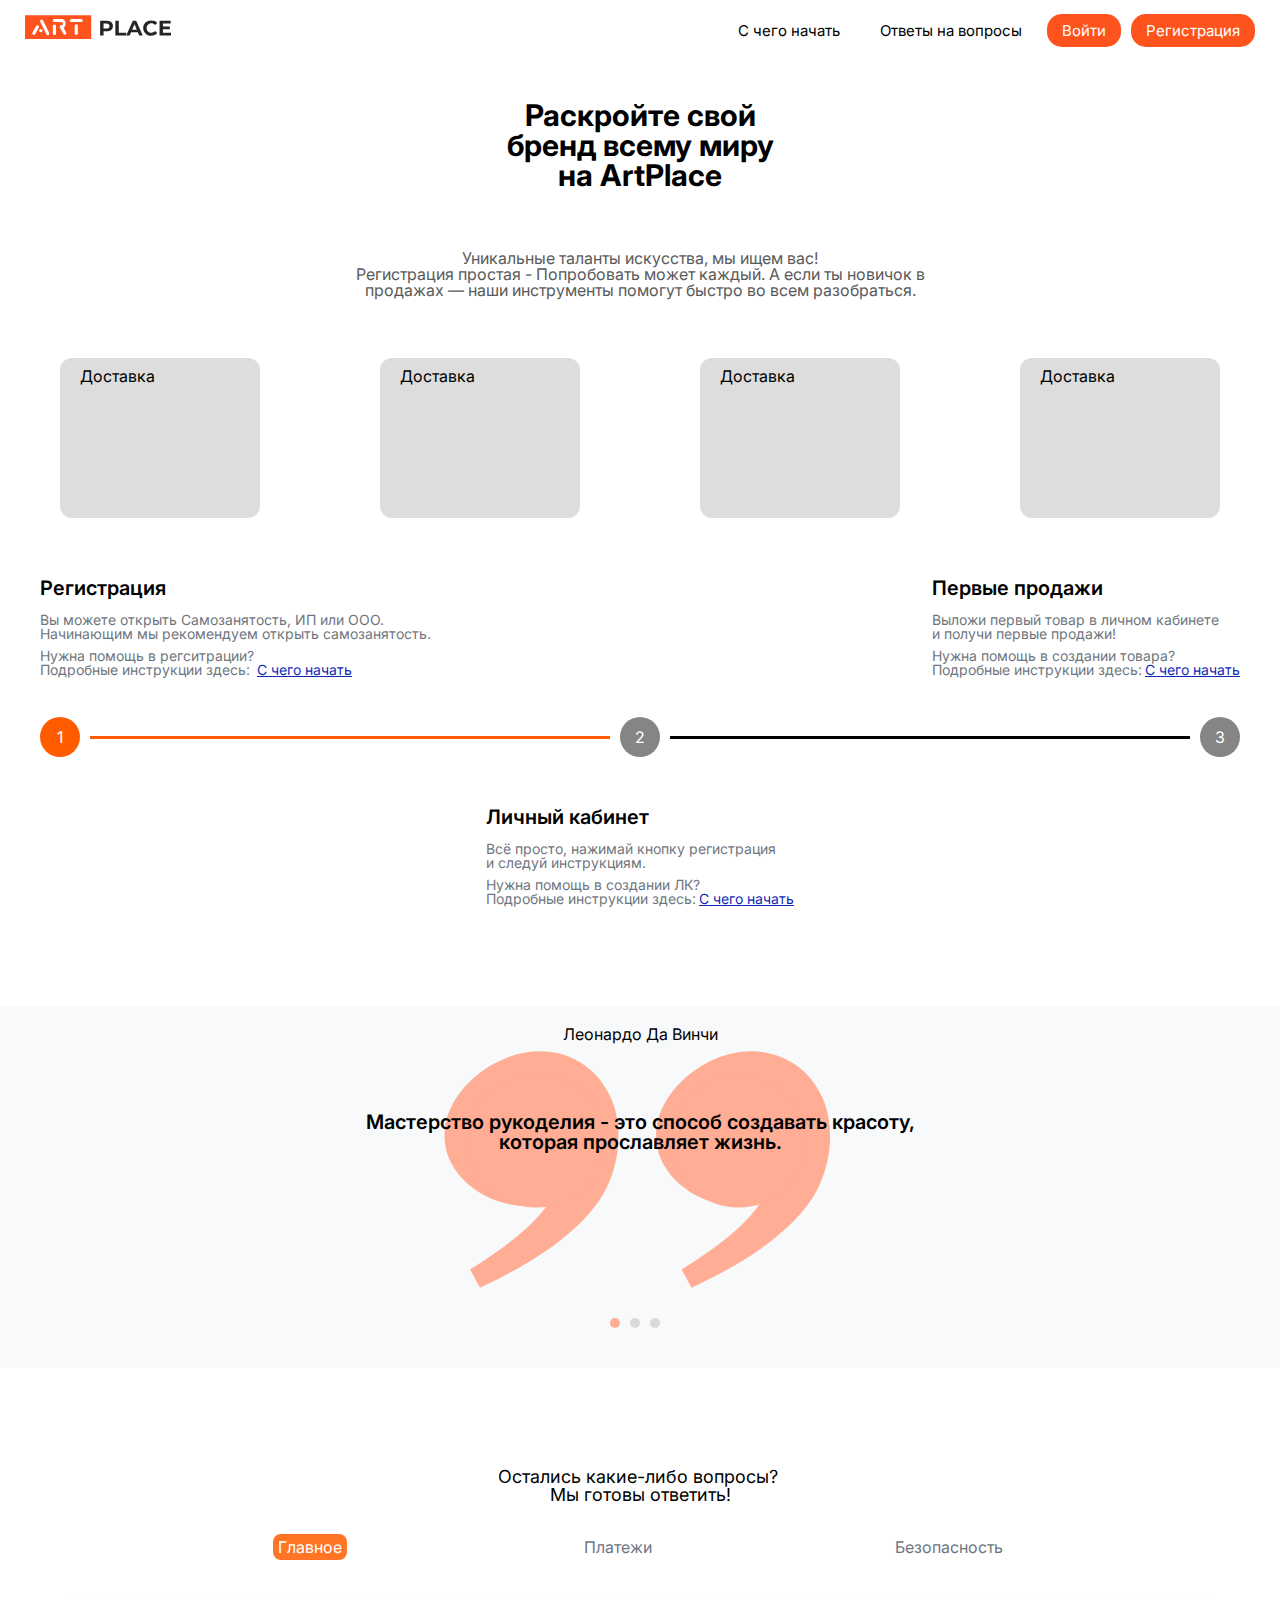
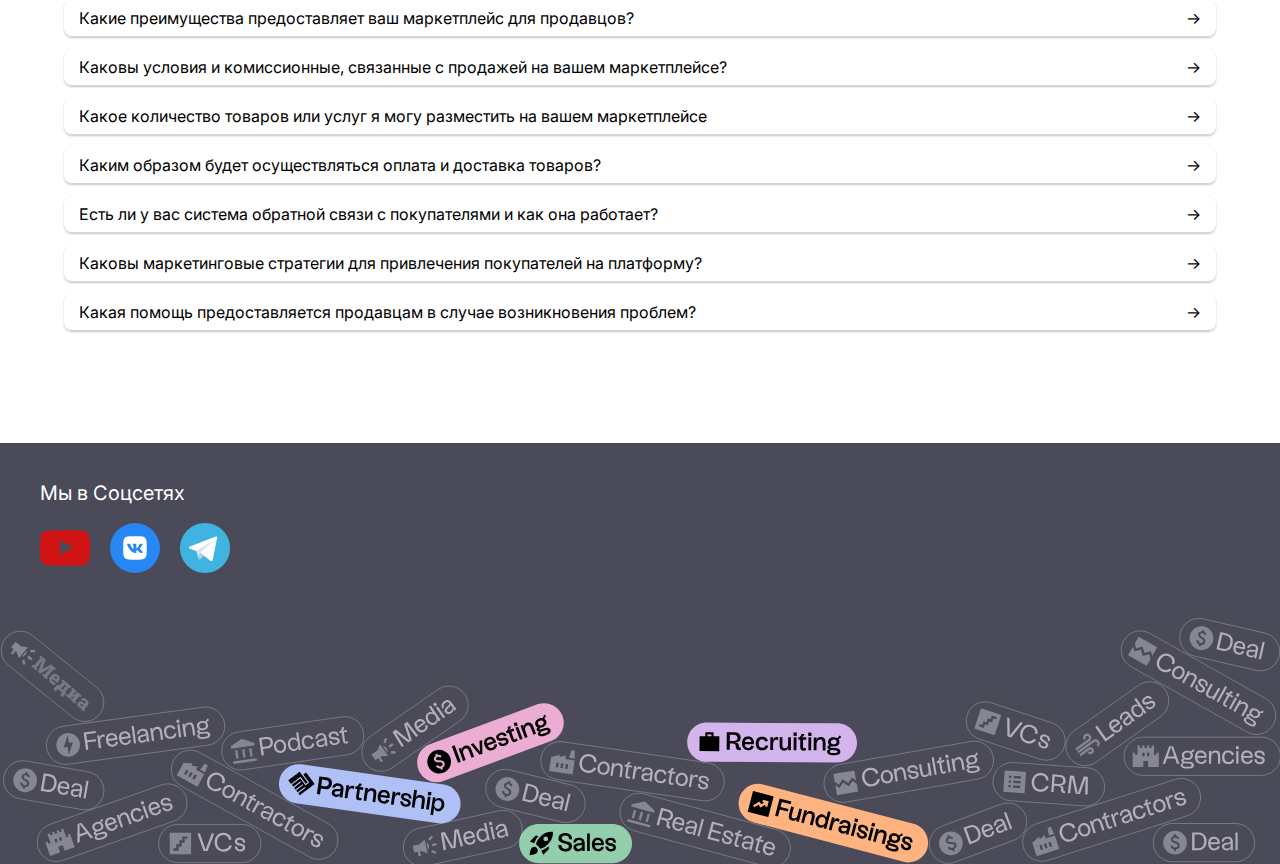
==== index.html @ c4f271c0 "first commit" ====
<!DOCTYPE html>
<html lang="en">

<head>
	<meta charset="UTF-8">
	<meta name="viewport" content="width=device-width, initial-scale=1.0">
	<title>Document</title>
	<link rel="stylesheet" href="style.css">
	<script src="main.js"></script>
</head>


<body>
	
	<header>
		<div class="header-container">
			<a href="/host">
				<div class="logo"><img src="./logo.svg" alt="logo" srcset=""></div>
			</a>


			<nav>
				<a href="/host/start">С чего начать</a>
				<a href="#questions">Ответы на вопросы</a>
				<a href="/host/app/signup" class="login">Войти</a>
				<a href="/host/app/signin" class="singin">Регистрация</a>
			</nav>
		</div>
	</header>
	<main>
		<div class="big-title">
			<span>Раскройте свой</span> <span>бренд всему миру</span><span>на ArtPlace</span>
		</div>
		<div class="small-title">
			<span> Уникальные таланты искусства, мы ищем вас!</span>
			<span>Регистрация простая - Попробовать может каждый. А если ты новичок в</span>
			<span>продажах — наши инструменты помогут быстро во всем разобраться.</span>
		</div>
		<div class="delivery">
			<div class="">Доставка</div>
			<div class="">Доставка</div>
			<div class="">Доставка</div>
			<div class="">Доставка</div>
		</div>
		<div class="steps">
			<div class="first-line">
				<div class="box-1">
					<div class="title">Регистрация</div>
					<div class="description">

						Вы можете открыть Самозанятость, ИП или ООО. <br>
						Начинающим мы рекомендуем открыть самозанятость. <br>
						<div class="help">
							Нужна помощь в регситрации? <br>
							Подробные инструкции здесь: <a href="">С чего начать</a>
						</div>

					</div>
				</div>
				<div class="box-2">
					<div class="title">Первые продажи</div>
					<div class="description">



						Выложи первый товар в личном кабинете <br>
						и получи первые продажи! <br>
						<div class="help">
							Нужна помощь в создании товара?<br>
							Подробные инструкции здесь:<a href="">С чего начать</a>
						</div>
					</div>
				</div>
			</div>
			<div class="second-line">
				<span>1</span>
				<div class="line first"></div>
				<span>2</span>
				<div class="line"></div>
				<span>3</span>
			</div>
			<div class="third-line">
				<div class="box-3">
					<div class="title">Личный кабинет</div>
					<div class="description">
						Всё просто, нажимай кнопку регистрация<br>
						и следуй инструкциям. <br>
						<div class="help">
							Нужна помощь в создании ЛК?<br>
							Подробные инструкции здесь:<a href="">С чего начать</a>
						</div>
					</div>
				</div>
			</div>
		</div>
		<div class="quotes">

			<div class="quote" id="1">
				<div class="author">Леонардо Да Винчи</div>
				<div class="text">
					<div class="">Мастерство рукоделия - это способ создавать красоту,</div>
					<div class="">которая прославляет жизнь.</div>
				</div>
			</div>
			<div class="quote" id="2">
				<div class="author">Мэрилин Монро</div>
				<div class="text">
					<div class="">Рукоделие - это не только способ выразить себя, </div>
					<div class="">но и способ поделиться своим талантом с другими.</div>
				</div>
			</div>
			<div class="quote" id="3">
				<div class="author">Коко Шанель</div>
				<div class="text">Я не делаю моду. Я и есть мода <br>
					&nbsp; <br>
				</div>
			</div>
			<img src="./quote.svg" alt="" srcset="">
			<div class="points"><span id="1" class="active"></span><span id="2"></span><span id="3"></span></div>

		</div>
		<div class="questions" id="questions">
			<div class="title" >Остались какие-либо вопросы? ​​​​​​​</div>
			<div class="title">Мы готовы ответить!</div>
			<div class="buttons">
				<button id="main" class="active" onclick="setQuestionPage('main')">Главное</button>
				<button  id="payments"  onclick="setQuestionPage('payments')">Платежи</button>
				<button id="security"  onclick="setQuestionPage('security')">Безопасность</button>
			</div>
			<div class="list active" id="main">
				<div class="el">
					<details>
						<summary>Какие преимущества предоставляет ваш маркетплейс для продавцов? <div class="icon">&#8594;</div>
						</summary>
						В разработке.
					</details>

				</div>
				<div class="el">
					<details>
						<summary>Каковы условия и комиссионные, связанные с продажей на вашем маркетплейсе? <div class="icon">
								&#8594;</div>
						</summary>
						В разработке.
					</details>

				</div>
				<div class="el">
					<details>
						<summary>Какое количество товаров или услуг я могу разместить на вашем маркетплейсе <div class="icon">
								&#8594;</div>
						</summary>
						В разработке.
					</details>
				</div>
				<div class="el">
					<details>
						<summary>Каким образом будет осуществляться оплата и доставка товаров? <div class="icon">&#8594;</div>
						</summary>
						В разработке.
					</details>

				</div>
				<div class="el">
					<details>
						<summary>Есть ли у вас система обратной связи с покупателями и как она работает? <div class="icon">&#8594;
							</div>
						</summary>
						В разработке.
					</details>

				</div>
				<div class="el">
					<details>
						<summary>Каковы маркетинговые стратегии для привлечения покупателей на платформу? <div class="icon">&#8594;
							</div>
						</summary>
						В разработке.
					</details>

				</div>
				<div class="el">
					<details>
						<summary>Какая помощь предоставляется продавцам в случае возникновения проблем? <div class="icon">&#8594;
							</div>
						</summary>
						В разработке.
					</details>

				</div>

			</div>
			<div class="list" id="payments">
		

				</div>
				<div class="list" id="security">
		

				</div>
			</div>
		</div>
	</main>
	<footer>
		<div class="social-network">
			<div class="title">Мы в Соцсетях</div>
			<div class="social"><div class="icons">
				<a href=""><img src="./youtube.svg" alt="" srcset=""></a>
				<a href=""><img src="./vk.svg" alt="" srcset=""></a>
				<a href=""><img src="./telegram.svg" alt="" srcset=""></a>
			</div></div>
		</div>
		<div class="icon"><img src="./footer.svg" alt="" srcset=""></div>
	</footer>
	

</html>
---- style.css ----
@import url('https://fonts.googleapis.com/css2?family=Inter:slnt,wght@-10..0,100..900&family=Montaga&display=swap');
 * {
     font-family: "Inter", sans-serif;
     font-style: normal;
     margin: 0;
     padding: 0;
     box-sizing: border-box;
}
 *, *::before, *::after {
     box-sizing: border-box;
}
 * {
     margin: 0;
     padding: 0;
     border: 0 solid transparent;
}
 html {
     -webkit-text-size-adjust: 100%;
}
 body {
     min-height: 100vh;
     line-height: 1;
     text-rendering: optimizeSpeed;
}
 img, svg, video, canvas, audio, iframe, embed, object {
     display: block;
     max-width: 100%;
}
 input, button, textarea, select {
     font: inherit;
     line-height: inherit;
     color: inherit;
}
 table {
     border-collapse: collapse;
     border-spacing: 0;
}
 button, [role="button"] {
     cursor: pointer;
     background-color: transparent;
     -webkit-tap-highlight-color: transparent;
}
 a {
     cursor: pointer;
     color: inherit;
     text-decoration: inherit;
     -webkit-tap-highlight-color: transparent;
}
 h1, h2, h3, h4, h5, h6 {
}
 ol, ul {
     list-style: none;
}
 [type=date], [type=datetime], [type=datetime-local], [type=email], [type=month], [type=number], [type=password], [type=search], [type=tel], [type=text], [type=time], [type=url], [type=week], textarea, select {
     -webkit-appearance: none;
     -moz-appearance: none;
     appearance: none;
     width: 100%;
}
 ::-moz-placeholder {
     opacity: 1;
}
 textarea {
     vertical-align: top;
     overflow: auto;
}
 [type='checkbox'], [type='radio'] {
     -webkit-appearance: none;
     -moz-appearance: none;
     appearance: none;
}
 @media (prefers-reduced-motion: reduce) {
     html:focus-within {
         scroll-behavior: auto;
    }
     *, *::before, *::after {
         animation-duration: 0.01ms !important;
         animation-iteration-count: 1 !important;
         transition-duration: 0.01ms !important;
         scroll-behavior: auto !important;
    }
}
 header {
     z-index: 10000;
     background-color: #fff;
     position: fixed;
     height: 60px;
     width: 100%;
     padding: 15px 25px;
}
 header .header-container {
     width: 100%;
     height: 100%;
     display: flex;
     justify-content: space-between;
     align-items: center;
     flex-wrap: nowrap;
}
 header a {
     width: auto;
     height: 100%;
}
 header a .logo {
     width: auto;
     height: 80%;
}
 header a .logo img {
     width: auto;
     height: 100%;
}
 header .header-container nav {
     width: auto;
     display: flex;
}
 header .header-container nav a:hover{
     color: #FF531D;
}
 header .header-container nav a {
     padding: 9px 15px;
     color: #000000;
     text-decoration: none;
     margin-left: 10px;
     font-size: 15px;
     font-family: "Inter", sans-serif;
}
 header .header-container nav a.login, header .header-container nav a.singin {
     border-radius: 15px;
     background-color: #FF531D;
     color: #ffffff;
     transition: 1s ease-in-out;
}
 header .header-container nav a.login:hover, header .header-container nav a.singin:hover {
     background-color: #c64018;
     transition: 1s ease-in-out;
     color: #ffffff;
}
 main {
     flex: 1 0 auto;
     padding-top: 100px;
     width: 100%;
     height: auto;
}
 main .big-title {
     width: 100%;
     display: flex;
     height: auto;
     font-family: "Inter", sans-serif;
     font-weight: 700 !important;
     font-style: normal;
     font-size: 30px;
     align-items: center;
     flex-direction: column;
     margin-bottom: 60px;
}
 main .small-title {
     color: #5A5A5A;
     width: 100%;
     display: flex;
     height: auto;
     font-family: "Inter", sans-serif;
     font-weight: 400 !important;
     font-style: normal;
     font-size: 16px;
     align-items: center;
     flex-direction: column;
     margin-bottom: 60px;
}
 main .delivery {
     display: flex;
     width: 100%;
     justify-content: space-around;
     margin-bottom: 60px;
}
 main .delivery div {
     height: 160px;
     width: 200px;
     border-radius: 12px;
     background-color: #DDDDDD;
     padding: 10px 20px;
}
 .steps {
     width: 100%;
     padding: 0px 40px;
     margin-bottom: 100px;
}
 .steps div .title {
     font-size: 20px;
     font-weight: 600;
     margin-bottom: 15px;
}
 .steps div .description {
     color: #6F7680;
     font-size: 14px;
}
 .steps div .description .help {
     margin-top: 8px;
}
 .steps div .description .help a {
     color: #0f28b7;
     text-decoration: underline;
     margin-left: 3px;
}
 .steps .first-line {
     display: flex;
     justify-content: space-between;
}
 .steps .second-line {
     margin-top: 40px;
     margin-bottom: 50px;
     display: flex;
     justify-content: space-between;
     align-items: center;
}
 .second-line span {
     color: #fff;
     font-size: 16px;
     border-radius: 50%;
     background-color: #858585;
     width: 40px;
     height: 40px;
     display: flex;
     align-items: center;
     justify-content: center;
}
 .line {
     width: calc(100% / 2 - 80px);
     height: 3px;
     background-color: #000000;
}
 .second-line span:first-child, .second-line .line.first {
     background-color: #FF5C00;
}
 .steps .third-line {
     display: flex;
     justify-content: center;
}
 .quotes {
     padding: 20px 0 40px 0;
     background-color: #F8F9FA;
     margin-bottom: 100px;
     width: 100%;
     height: auto;
     display: flex;
     flex-wrap: wrap;
     justify-content: center;
     align-items: center;
     flex-direction: column;
}
 .quotes img {
     width: 50%;
     height: auto;
}
 .quote {
     display: none;
     flex-direction: column;
     align-items: center;
     margin-bottom: -32%;
     position: relative;
}
 .points{
     margin-top: 30px;
     display: flex;
}
 .points span{
     display: flex;
     width: 10px;
     height: 10px;
     background-color:#D9D9D9 ;
     border-radius: 50%;
     margin-right: 10px;
}
 .points span.active{
     background-color:#FFAD94 ;
}
 .quotes .quote[id='1'] {
     display: flex;
}
 .quote .author {
     font-size: 16px;
     font-weight: 400;
     margin-bottom: 70px;
}
 .quote .text {
     font-size: 20px;
     font-weight: 600;
     display: flex;
     flex-direction: column;
     align-items: center;
}
 .questions {
     width: 100%;
     display: flex;
     flex-wrap: wrap;
     margin-bottom: 100px;
}
 .questions .title {
     width: 100%;
     display: flex;
     justify-content: center;
     font-size: 18px;
}
 .questions .buttons {
     margin-top: 30px;
     display: flex;
     width: 100%;
     margin-bottom: 40px;
     justify-content: space-evenly;
     padding: 0px 40px;
}
 .questions .buttons button.active {
     background-color: #FF7425;
     color: #ffffff;
}
 .questions .buttons button {
     color: #6F7680;
     padding: 5px;
     border-radius: 8px;
}
 .list{
     display: none;
}
 .questions .list.active{
     display: flex;
     width: 100%;
     flex-wrap: nowrap;
     flex-direction: column;
     align-items: center;
}
 .questions .list .el{
     border-bottom: 1px solid #D0D4DA;
     box-shadow: 0px 1px 2px 0px #0E182440;
     border-radius: 8px;
     margin-bottom: 12px;
     width: 90%;
     display: flex;
}
 .questions .list .el details{
     padding: 10px 15px;
     display: flex;
}
 details {
     width: 100%;
}
 details > summary {
     list-style-type: none;
}
 details > summary::-webkit-details-marker {
     display: none;
}
 details > summary{
     display: flex;
     width: 100%;
     justify-content: space-between;
}
/* details > summary::after {
     content: '&#8594;
    ';
}
 details[open] > summary::after {
     content: '🔽';
}
 */
 details[open] > summary {
     margin-bottom: 8px;
}
 details[open] > summary .icon{
     transform: rotate(90deg);
}
 footer {
     width: 100%;
     height: auto;
     flex: 0 0 auto;
     width: 100%;
     background-color: #4A4A59;
}
 footer .social-network {
     padding: 40px;
     width: 100%;
     font-size: 20px;
     color: #ffffff;
}
 .social {
     display: flex;
     margin-top: 20px;
}
 .icons {
     display: flex;
}
 .icons img{
     width: auto;
     height: 50px;
     margin-right: 20px;
}
 footer .social-network .title {
}
 footer .icon {
     width: 100%;
     height: auto;
}
 footer .icon img {
     width: 100%;
     height: auto;
}
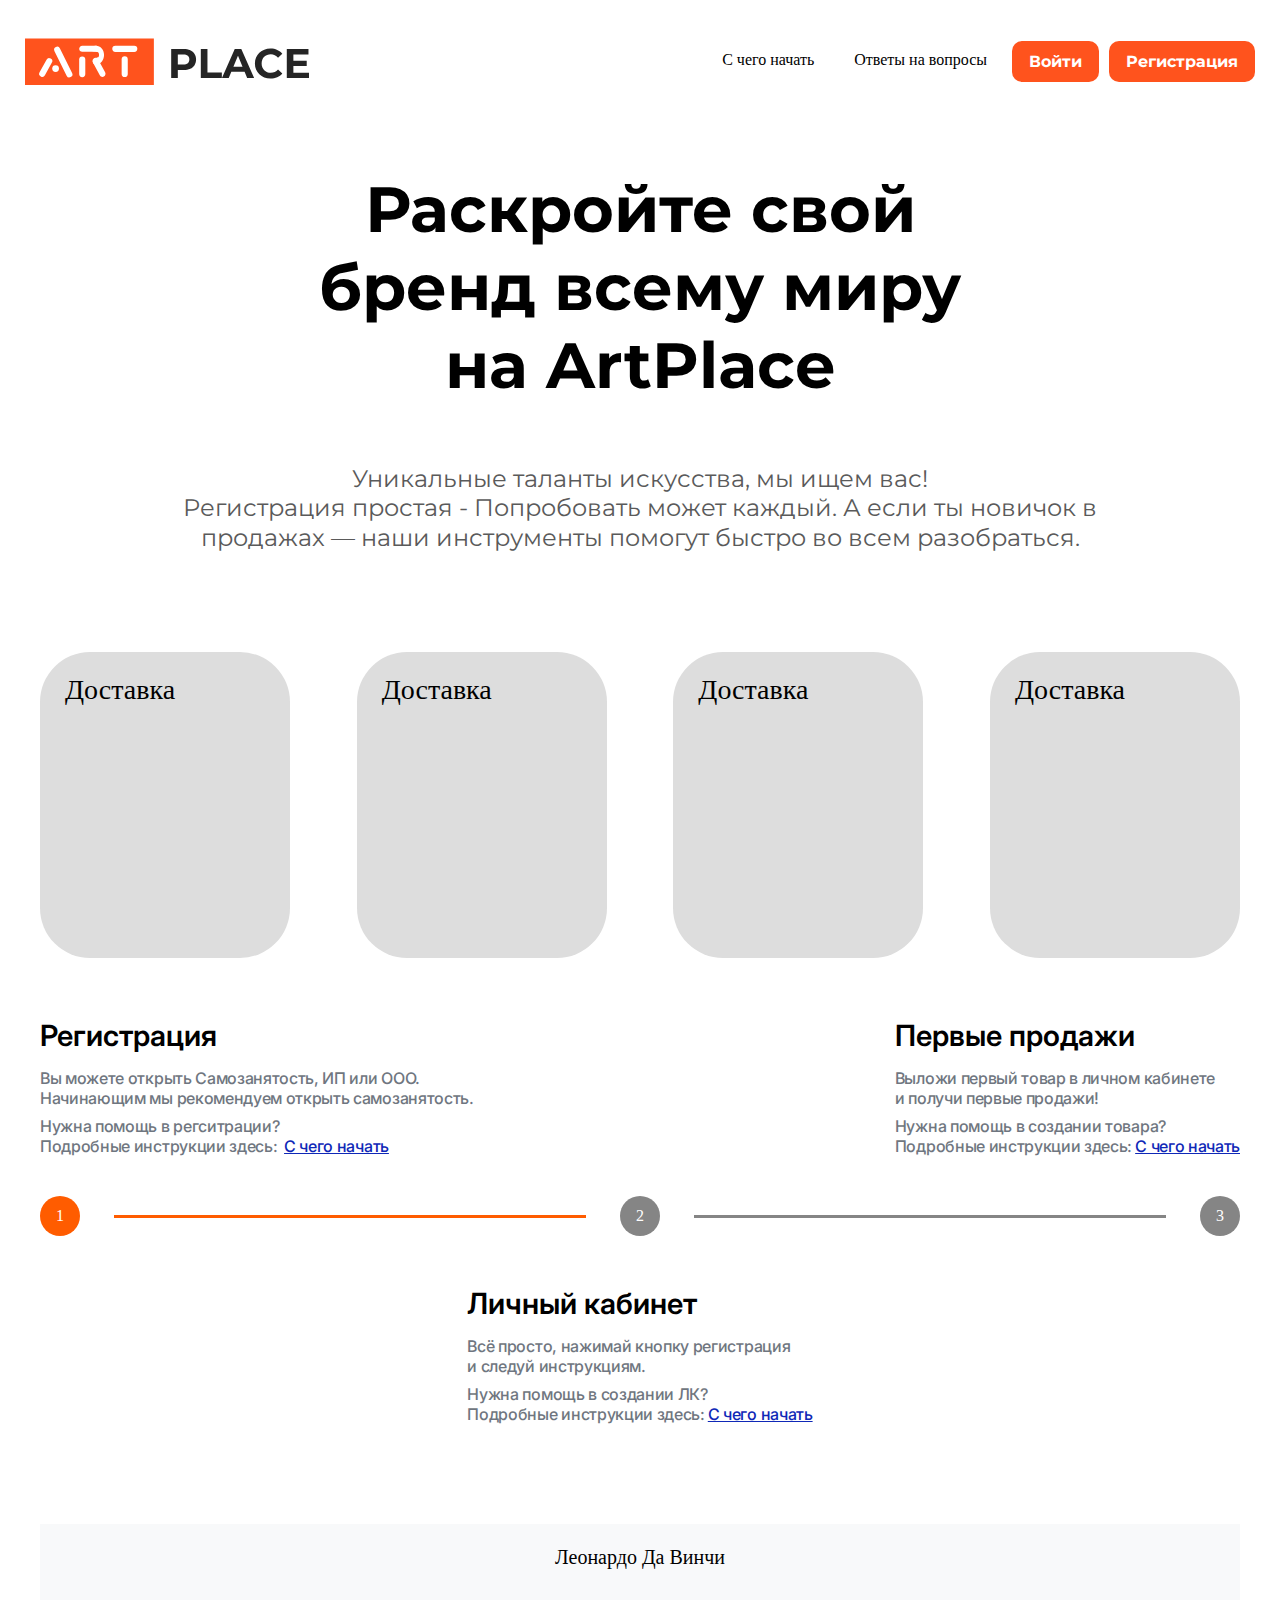
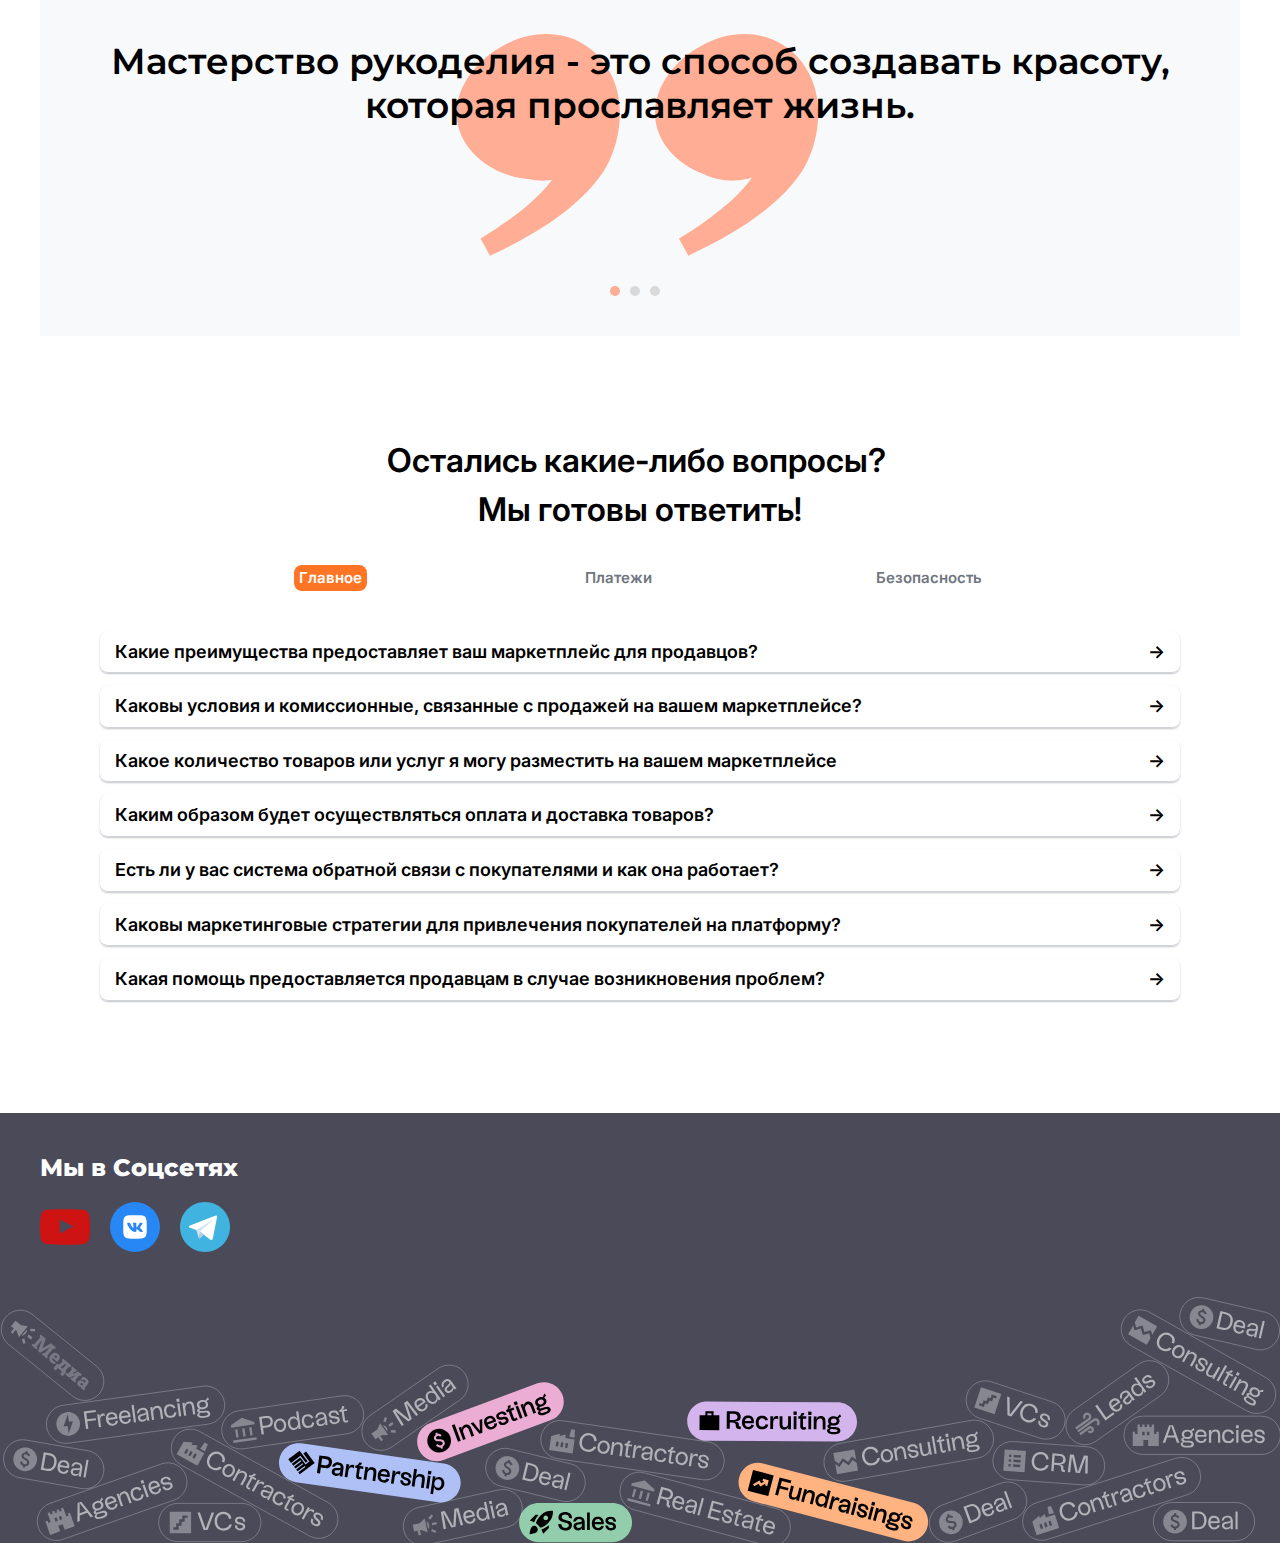
==== commit bc41edad: "file system, figma mismatches" ====
--- a/index.html
+++ b/index.html
@@ -5,20 +5,17 @@
 	<meta charset="UTF-8">
 	<meta name="viewport" content="width=device-width, initial-scale=1.0">
 	<title>Document</title>
-	<link rel="stylesheet" href="style.css">
-	<script src="main.js"></script>
+	<link rel="stylesheet" href="./styles/style.css">
+	<script src="./scripts/main.js"></script>
 </head>
 
 
 <body>
-	
 	<header>
 		<div class="header-container">
 			<a href="/host">
-				<div class="logo"><img src="./logo.svg" alt="logo" srcset=""></div>
+				<div class="logo"><img src="./icons/logo.svg" alt="logo" srcset=""></div>
 			</a>
-
-
 			<nav>
 				<a href="/host/start">С чего начать</a>
 				<a href="#questions">Ответы на вопросы</a>
@@ -47,22 +44,17 @@
 				<div class="box-1">
 					<div class="title">Регистрация</div>
 					<div class="description">
-
 						Вы можете открыть Самозанятость, ИП или ООО. <br>
 						Начинающим мы рекомендуем открыть самозанятость. <br>
 						<div class="help">
 							Нужна помощь в регситрации? <br>
 							Подробные инструкции здесь: <a href="">С чего начать</a>
 						</div>
-
 					</div>
 				</div>
 				<div class="box-2">
 					<div class="title">Первые продажи</div>
 					<div class="description">
-
-
-
 						Выложи первый товар в личном кабинете <br>
 						и получи первые продажи! <br>
 						<div class="help">
@@ -94,7 +86,6 @@
 			</div>
 		</div>
 		<div class="quotes">
-
 			<div class="quote" id="1">
 				<div class="author">Леонардо Да Винчи</div>
 				<div class="text">
@@ -115,17 +106,16 @@
 					&nbsp; <br>
 				</div>
 			</div>
-			<img src="./quote.svg" alt="" srcset="">
+			<img src="./icons/quote.svg" alt="" srcset="">
 			<div class="points"><span id="1" class="active"></span><span id="2"></span><span id="3"></span></div>
-
 		</div>
 		<div class="questions" id="questions">
-			<div class="title" >Остались какие-либо вопросы? ​​​​​​​</div>
+			<div class="title">Остались какие-либо вопросы? ​​​​​​​</div>
 			<div class="title">Мы готовы ответить!</div>
 			<div class="buttons">
 				<button id="main" class="active" onclick="setQuestionPage('main')">Главное</button>
-				<button  id="payments"  onclick="setQuestionPage('payments')">Платежи</button>
-				<button id="security"  onclick="setQuestionPage('security')">Безопасность</button>
+				<button id="payments" onclick="setQuestionPage('payments')">Платежи</button>
+				<button id="security" onclick="setQuestionPage('security')">Безопасность</button>
 			</div>
 			<div class="list active" id="main">
 				<div class="el">
@@ -134,7 +124,6 @@
 						</summary>
 						В разработке.
 					</details>
-
 				</div>
 				<div class="el">
 					<details>
@@ -143,7 +132,6 @@
 						</summary>
 						В разработке.
 					</details>
-
 				</div>
 				<div class="el">
 					<details>
@@ -159,7 +147,6 @@
 						</summary>
 						В разработке.
 					</details>
-
 				</div>
 				<div class="el">
 					<details>
@@ -168,7 +155,6 @@
 						</summary>
 						В разработке.
 					</details>
-
 				</div>
 				<div class="el">
 					<details>
@@ -177,7 +163,6 @@
 						</summary>
 						В разработке.
 					</details>
-
 				</div>
 				<div class="el">
 					<details>
@@ -186,32 +171,28 @@
 						</summary>
 						В разработке.
 					</details>
-
 				</div>
-
 			</div>
 			<div class="list" id="payments">
-		
-
-				</div>
-				<div class="list" id="security">
-		
-
-				</div>
 			</div>
+			<div class="list" id="security">
+			</div>
+		</div>
 		</div>
 	</main>
 	<footer>
 		<div class="social-network">
 			<div class="title">Мы в Соцсетях</div>
-			<div class="social"><div class="icons">
-				<a href=""><img src="./youtube.svg" alt="" srcset=""></a>
-				<a href=""><img src="./vk.svg" alt="" srcset=""></a>
-				<a href=""><img src="./telegram.svg" alt="" srcset=""></a>
-			</div></div>
+			<div class="social">
+				<div class="icons">
+					<a href=""><img src="./icons/youtube.svg" alt="" srcset=""></a>
+					<a href=""><img src="./icons/vk.svg" alt="" srcset=""></a>
+					<a href=""><img src="./icons/telegram.svg" alt="" srcset=""></a>
+				</div>
+			</div>
 		</div>
-		<div class="icon"><img src="./footer.svg" alt="" srcset=""></div>
+		<div class="icon"><img src="./icons/footer.svg" alt="" srcset=""></div>
 	</footer>
-	
+
 
 </html>--- a/styles/style.css
+++ b/styles/style.css
@@ -0,0 +1,557 @@
+@import url('https://fonts.googleapis.com/css2?family=Inter:slnt,wght@-10..0,100..900&family=Montaga&display=swap');
+@import url('https://fonts.googleapis.com/css2?family=Montserrat:ital,wght@0,100..900;1,100..900&display=swap');
+@import url('https://fonts.googleapis.com/css2?family=Montaga&display=swap');
+@import url('https://fonts.googleapis.com/css2?family=Kodchasan:ital,wght@0,200;0,300;0,400;0,500;0,600;0,700;1,200;1,300;1,400;1,500;1,600;1,700&display=swap');
+
+* {
+    margin: 0;
+    padding: 0;
+    box-sizing: border-box;
+}
+
+*,
+*::before,
+*::after {
+    box-sizing: border-box;
+}
+
+* {
+    margin: 0;
+    padding: 0;
+    border: 0 solid transparent;
+}
+
+html {
+    -webkit-text-size-adjust: 100%;
+}
+
+body {
+    min-height: 100vh;
+    line-height: 1;
+    text-rendering: optimizeSpeed;
+}
+
+img,
+svg,
+video,
+canvas,
+audio,
+iframe,
+embed,
+object {
+    display: block;
+    max-width: 100%;
+}
+
+input,
+button,
+textarea,
+select {
+    font: inherit;
+    line-height: inherit;
+    color: inherit;
+}
+
+table {
+    border-collapse: collapse;
+    border-spacing: 0;
+}
+
+button,
+[role="button"] {
+    cursor: pointer;
+    background-color: transparent;
+    -webkit-tap-highlight-color: transparent;
+}
+
+a {
+    cursor: pointer;
+    color: inherit;
+    text-decoration: inherit;
+    -webkit-tap-highlight-color: transparent;
+}
+
+h1,
+h2,
+h3,
+h4,
+h5,
+h6 {}
+
+ol,
+ul {
+    list-style: none;
+}
+
+[type=date],
+[type=datetime],
+[type=datetime-local],
+[type=email],
+[type=month],
+[type=number],
+[type=password],
+[type=search],
+[type=tel],
+[type=text],
+[type=time],
+[type=url],
+[type=week],
+textarea,
+select {
+    -webkit-appearance: none;
+    -moz-appearance: none;
+    appearance: none;
+    width: 100%;
+}
+
+::-moz-placeholder {
+    opacity: 1;
+}
+
+textarea {
+    vertical-align: top;
+    overflow: auto;
+}
+
+[type='checkbox'],
+[type='radio'] {
+    -webkit-appearance: none;
+    -moz-appearance: none;
+    appearance: none;
+}
+
+@media (prefers-reduced-motion: reduce) {
+    html:focus-within {
+        scroll-behavior: auto;
+    }
+
+    *,
+    *::before,
+    *::after {
+        animation-duration: 0.01ms !important;
+        animation-iteration-count: 1 !important;
+        transition-duration: 0.01ms !important;
+        scroll-behavior: auto !important;
+    }
+}
+
+header {
+    z-index: 10000;
+    background-color: #fff;
+    position: fixed;
+    height: 123px;
+    width: 100%;
+    padding: 15px 25px;
+}
+
+header .header-container {
+    width: 100%;
+    height: 100%;
+    display: flex;
+    justify-content: space-between;
+    align-items: center;
+    flex-wrap: nowrap;
+}
+
+header a {
+    width: auto;
+    height: 100%;
+    display: flex;
+    align-items: center;
+}
+
+header a .logo {
+    width: auto;
+    height: 50%;
+}
+
+header a .logo img {
+    width: auto;
+    height: 100%;
+}
+
+header .header-container nav {
+    width: auto;
+    display: flex;
+}
+
+header .header-container nav a:hover {
+    color: #FF531D;
+}
+
+header .header-container nav a {
+    padding: 9px 15px;
+    color: #000000;
+    text-decoration: none;
+    margin-left: 10px;
+    font-family: Montaga;
+    font-size: 16px;
+    font-weight: 400;
+    line-height: 19.71px;
+    text-align: left;
+}
+
+header .header-container nav a.login,
+header .header-container nav a.singin {
+    border-radius: 10px;
+    background-color: #FF531D;
+    color: #ffffff;
+    transition: 1s ease-in-out;
+    font-family: Montserrat;
+    font-size: 16px;
+    font-weight: 700;
+    line-height: 19.5px;
+    text-align: left;
+    padding: 11px 17px;
+}
+
+header .header-container nav a.login:hover,
+header .header-container nav a.singin:hover {
+    background-color: #c64018;
+    transition: 1s ease-in-out;
+    color: #ffffff;
+}
+
+main {
+    padding: 170px 40px 0px 40px;
+    flex: 1 0 auto;
+    width: 100%;
+    height: auto;
+}
+
+main .big-title {
+    width: 100%;
+    display: flex;
+    height: auto;
+    font-family: Montserrat;
+    font-size: 64px;
+    font-weight: 700;
+    line-height: 78.02px;
+    text-align: center;
+    align-items: center;
+    flex-direction: column;
+    margin-bottom: 60px;
+}
+
+main .small-title {
+    color: #5A5A5A;
+    width: 100%;
+    display: flex;
+    height: auto;
+    font-family: Montserrat;
+    font-size: 24px;
+    font-weight: 400;
+    line-height: 29.26px;
+    text-align: center;
+    align-items: center;
+    flex-direction: column;
+    margin-bottom: 100px;
+}
+
+main .delivery {
+    display: flex;
+    width: 100%;
+    justify-content: space-between;
+    margin-bottom: 60px;
+}
+
+main .delivery div {
+    height: 306px;
+    width: 250px;
+    border-radius: 50px;
+    background-color: #DDDDDD;
+    padding: 20px 25px;
+    font-family: Montaga;
+    font-size: 28px;
+    font-weight: 400;
+    line-height: 34.5px;
+}
+
+.steps {
+    width: 100%;
+    margin-bottom: 100px;
+}
+
+.steps div .title {
+    font-size: 20px;
+    font-weight: 600;
+    margin-bottom: 15px;
+    font-family: Inter;
+    font-size: 29.1px;
+    font-weight: 600;
+    line-height: 35.2px;
+    text-align: left;
+}
+
+.steps div .description {
+    color: #6F7680;
+    font-size: 14px;
+    font-family: Inter;
+    font-size: 16px;
+    font-weight: 500;
+    line-height: 20px;
+    letter-spacing: -0.3199999928474426px;
+    text-align: left;
+}
+
+.steps div .description .help {
+    margin-top: 8px;
+}
+
+.steps div .description .help a {
+    color: #0f28b7;
+    text-decoration: underline;
+    margin-left: 3px;
+}
+
+.steps .first-line {
+    display: flex;
+    justify-content: space-between;
+}
+
+.steps .second-line {
+    margin-top: 40px;
+    margin-bottom: 50px;
+    display: flex;
+    justify-content: space-between;
+    align-items: center;
+}
+
+.second-line span {
+    color: #fff;
+    font-size: 16px;
+    border-radius: 50%;
+    background-color: #858585;
+    width: 40px;
+    height: 40px;
+    display: flex;
+    align-items: center;
+    justify-content: center;
+}
+
+.line {
+    width: calc(100% / 2 - 10vw);
+    height: 3px;
+    background-color: #858585;
+}
+
+.second-line span:first-child,
+.second-line .line.first {
+    background-color: #FF5C00;
+}
+
+.steps .third-line {
+    display: flex;
+    justify-content: center;
+}
+
+.quotes {
+    padding: 20px 0 40px 0;
+    background-color: #F8F9FA;
+    margin-bottom: 100px;
+    width: 100%;
+    height: auto;
+    display: flex;
+    flex-wrap: wrap;
+    justify-content: center;
+    align-items: center;
+    flex-direction: column;
+}
+
+.quotes img {
+    width: 50%;
+    height: auto;
+}
+
+.quote {
+    display: none;
+    flex-direction: column;
+    align-items: center;
+    margin-bottom: -32%;
+    position: relative;
+}
+
+.points {
+    margin-top: 30px;
+    display: flex;
+}
+
+.points span {
+    display: flex;
+    width: 10px;
+    height: 10px;
+    background-color: #D9D9D9;
+    border-radius: 50%;
+    margin-right: 10px;
+}
+
+.points span.active {
+    background-color: #FFAD94;
+}
+
+.quotes .quote[id='1'] {
+    display: flex;
+}
+
+.quote .author {
+    font-family: Kodchasan;
+    font-size: 20px;
+    font-weight: 300;
+    line-height: 26px;
+    text-align: center;
+    margin-bottom: 70px;
+}
+
+.quote .text {
+    font-family: Montserrat;
+    font-size: 36px;
+    font-weight: 600;
+    line-height: 43.88px;
+    text-align: center;
+    display: flex;
+    flex-direction: column;
+    align-items: center;
+}
+
+.questions {
+    width: 100%;
+    display: flex;
+    flex-wrap: wrap;
+    margin-bottom: 100px;
+}
+
+.questions .title {
+    font-family: Inter;
+    font-size: 32.8px;
+    font-weight: 600;
+    line-height: 49.5px;
+    width: 100%;
+    display: flex;
+    justify-content: center;
+
+}
+
+.questions .buttons {
+    margin-top: 30px;
+    display: flex;
+    width: 100%;
+    margin-bottom: 40px;
+    justify-content: space-evenly;
+    padding: 0px 40px;
+}
+
+.questions .buttons button.active {
+    background-color: #FF7425;
+    color: #ffffff;
+}
+
+.questions .buttons button {
+    color: #6F7680;
+    padding: 5px;
+    border-radius: 8px;
+    font-family: Inter;
+    font-size: 15px;
+    font-weight: 600;
+    line-height: 16px;
+    text-align: left;
+}
+
+.list {
+    display: none;
+}
+
+.questions .list.active {
+    display: flex;
+    width: 100%;
+    flex-wrap: nowrap;
+    flex-direction: column;
+    align-items: center;
+}
+
+.questions .list .el {
+    border-bottom: 1px solid #D0D4DA;
+    box-shadow: 0px 1px 2px 0px #0E182440;
+    border-radius: 8px;
+    margin-bottom: 12px;
+    width: 90%;
+    display: flex;
+}
+
+.questions .list .el details {
+    padding: 10px 15px;
+    display: flex;
+}
+
+details {
+    width: 100%;
+}
+
+details>summary {
+    list-style-type: none;
+    font-family: Inter;
+    font-size: 18px;
+    font-weight: 600;
+    line-height: 21.6px;
+}
+
+details>summary::-webkit-details-marker {
+    display: none;
+}
+
+details>summary {
+    display: flex;
+    width: 100%;
+    justify-content: space-between;
+}
+
+details[open]>summary {
+    margin-bottom: 8px;
+}
+
+details[open]>summary .icon {
+    transform: rotate(90deg);
+}
+
+footer {
+    width: 100%;
+    height: auto;
+    flex: 0 0 auto;
+    width: 100%;
+    background-color: #4A4A59;
+}
+
+footer .social-network {
+    padding: 40px;
+    width: 100%;
+    font-size: 20px;
+    color: #ffffff;
+    font-family: Montserrat;
+    font-size: 24px;
+    font-weight: 800;
+    line-height: 29.26px;
+}
+
+.social {
+    display: flex;
+    margin-top: 20px;
+}
+
+.icons {
+    display: flex;
+}
+
+.icons img {
+    width: auto;
+    height: 50px;
+    margin-right: 20px;
+}
+
+footer .icon {
+    width: 100%;
+    height: auto;
+}
+
+footer .icon img {
+    width: 100%;
+    height: auto;
+}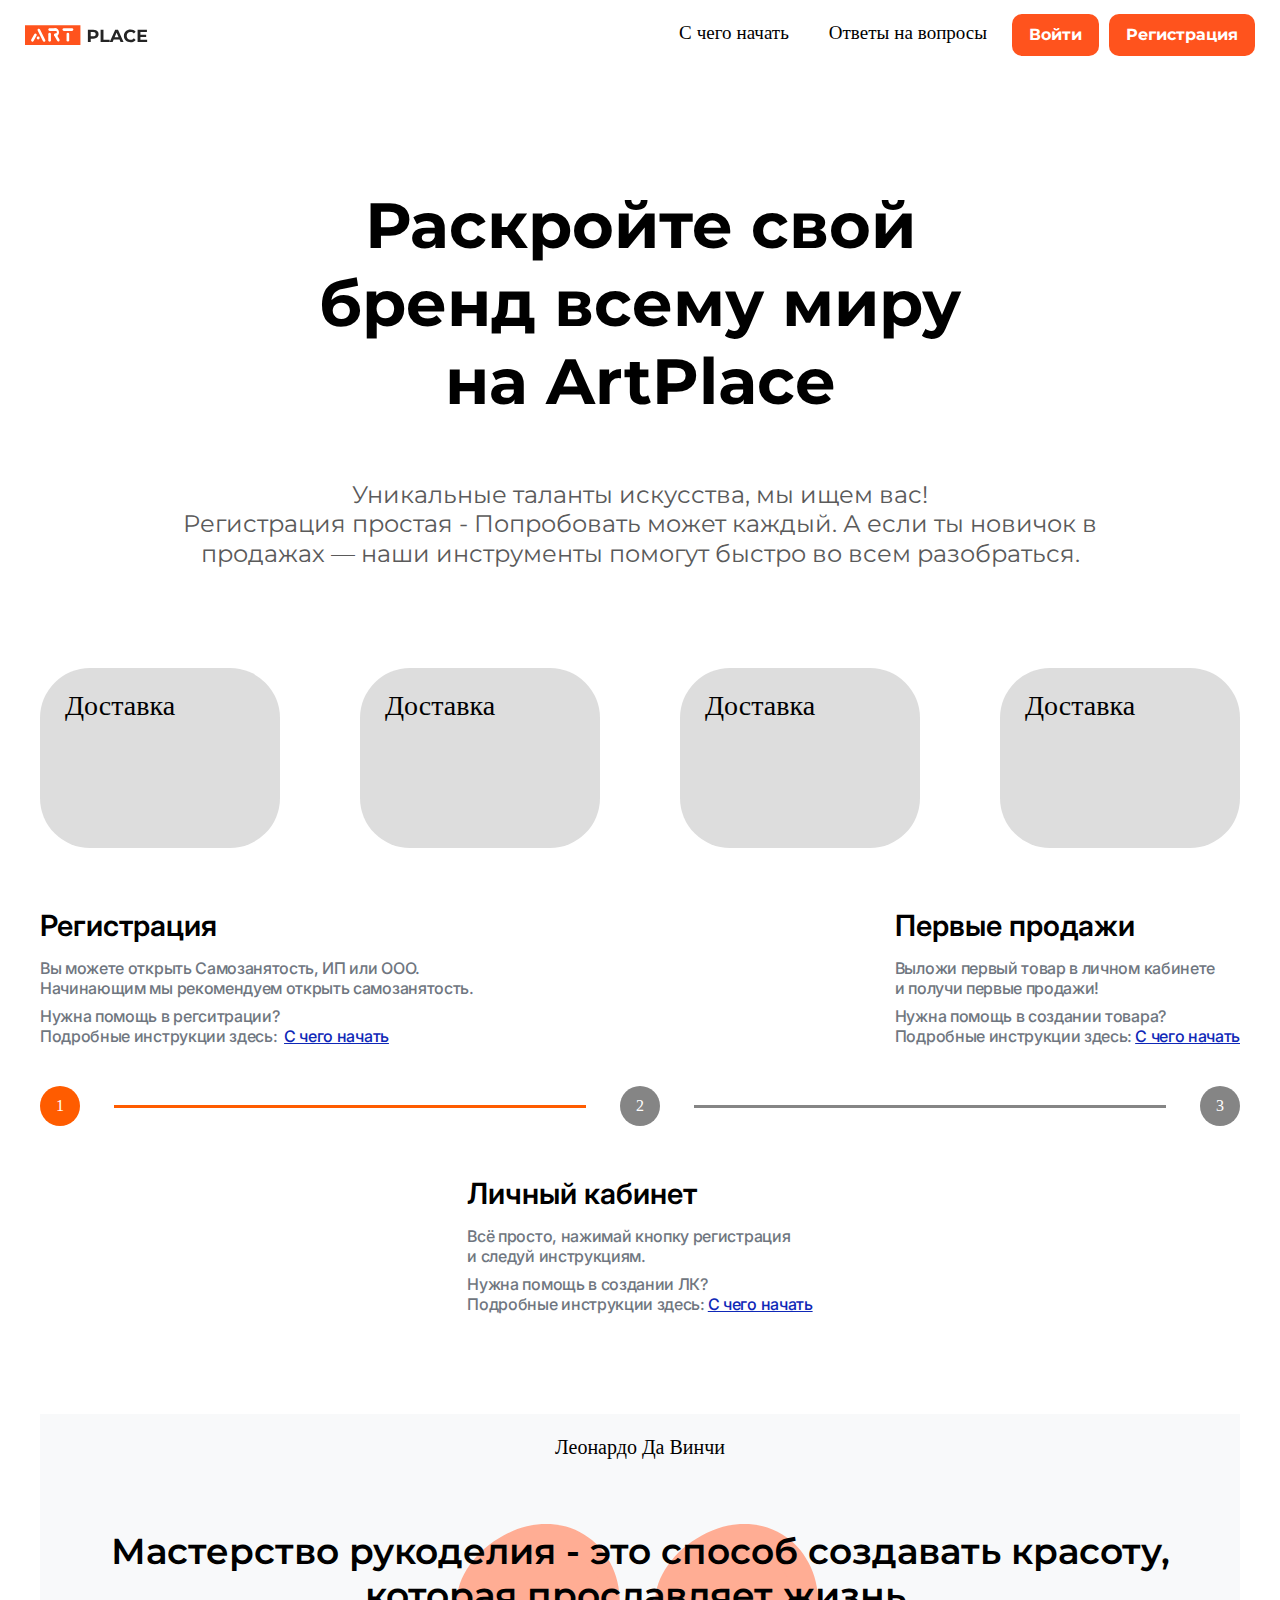
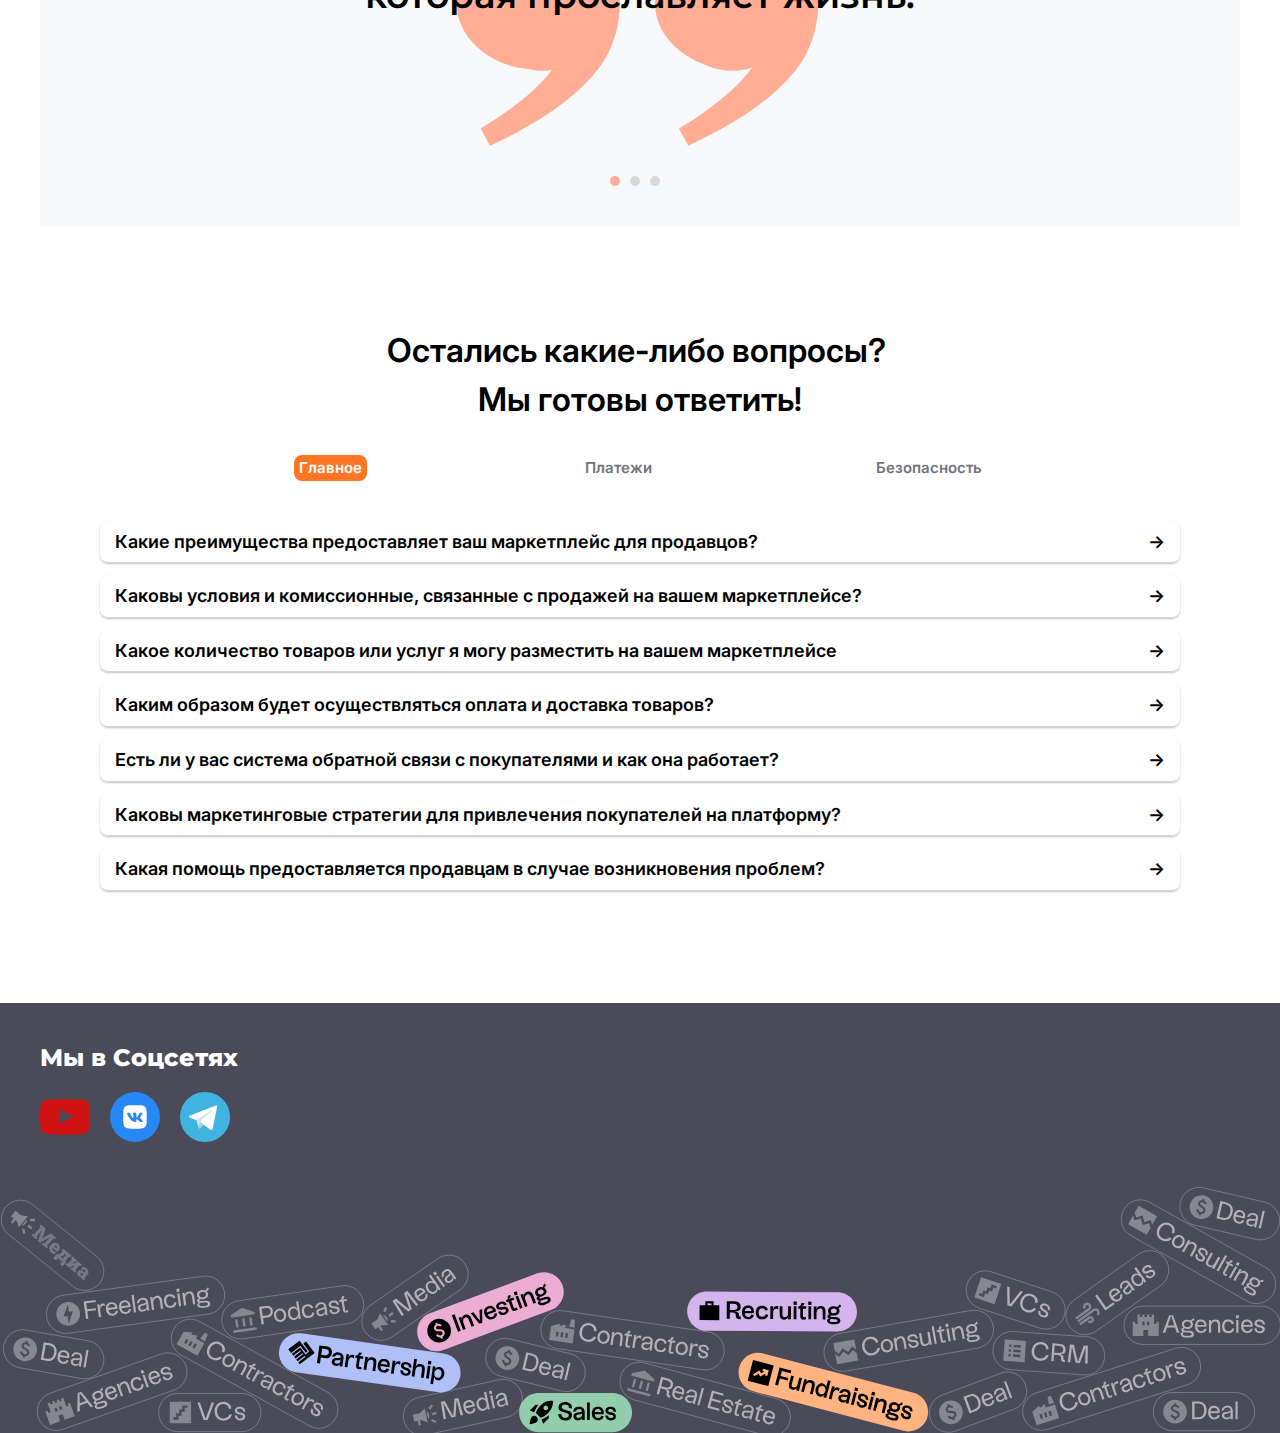
==== commit bb808468: "mobile" ====
--- a/index.html
+++ b/index.html
@@ -22,8 +22,25 @@
 				<a href="/host/app/signup" class="login">Войти</a>
 				<a href="/host/app/signin" class="singin">Регистрация</a>
 			</nav>
+
+
+
+			<label class='burger'   for="burger" >
+				<input type="checkbox" id="burger" onclick="showBar()"/>
+				<span></span>
+				<span></span>
+				<span></span>
+			</label>
 		</div>
 	</header>
+	<div class="bar_panel">
+		<nav>
+			<a href="/host/start">С чего начать</a>
+			<a href="#questions">Ответы на вопросы</a>
+			<a href="/host/app/signup" class="login">Войти</a>
+			<a href="/host/app/signin" class="singin">Регистрация</a>
+		</nav>
+	</div>
 	<main>
 		<div class="big-title">
 			<span>Раскройте свой</span> <span>бренд всему миру</span><span>на ArtPlace</span>
@@ -174,8 +191,10 @@
 				</div>
 			</div>
 			<div class="list" id="payments">
+				В разработке.
 			</div>
 			<div class="list" id="security">
+				В разработке.
 			</div>
 		</div>
 		</div>
--- a/styles/style.css
+++ b/styles/style.css
@@ -135,423 +135,1419 @@
     }
 }
 
-header {
-    z-index: 10000;
-    background-color: #fff;
-    position: fixed;
-    height: 123px;
-    width: 100%;
-    padding: 15px 25px;
-}
-
-header .header-container {
-    width: 100%;
-    height: 100%;
-    display: flex;
-    justify-content: space-between;
-    align-items: center;
-    flex-wrap: nowrap;
-}
-
-header a {
-    width: auto;
-    height: 100%;
-    display: flex;
-    align-items: center;
-}
-
-header a .logo {
-    width: auto;
-    height: 50%;
-}
-
-header a .logo img {
-    width: auto;
-    height: 100%;
-}
-
-header .header-container nav {
-    width: auto;
-    display: flex;
-}
-
-header .header-container nav a:hover {
-    color: #FF531D;
-}
-
-header .header-container nav a {
-    padding: 9px 15px;
-    color: #000000;
-    text-decoration: none;
-    margin-left: 10px;
-    font-family: Montaga;
-    font-size: 16px;
-    font-weight: 400;
-    line-height: 19.71px;
-    text-align: left;
-}
-
-header .header-container nav a.login,
-header .header-container nav a.singin {
-    border-radius: 10px;
-    background-color: #FF531D;
-    color: #ffffff;
-    transition: 1s ease-in-out;
-    font-family: Montserrat;
-    font-size: 16px;
-    font-weight: 700;
-    line-height: 19.5px;
-    text-align: left;
-    padding: 11px 17px;
-}
-
-header .header-container nav a.login:hover,
-header .header-container nav a.singin:hover {
-    background-color: #c64018;
-    transition: 1s ease-in-out;
-    color: #ffffff;
-}
-
-main {
-    padding: 170px 40px 0px 40px;
-    flex: 1 0 auto;
-    width: 100%;
-    height: auto;
-}
-
-main .big-title {
-    width: 100%;
-    display: flex;
-    height: auto;
-    font-family: Montserrat;
-    font-size: 64px;
-    font-weight: 700;
-    line-height: 78.02px;
-    text-align: center;
-    align-items: center;
-    flex-direction: column;
-    margin-bottom: 60px;
-}
-
-main .small-title {
-    color: #5A5A5A;
-    width: 100%;
-    display: flex;
-    height: auto;
-    font-family: Montserrat;
-    font-size: 24px;
-    font-weight: 400;
-    line-height: 29.26px;
-    text-align: center;
-    align-items: center;
-    flex-direction: column;
-    margin-bottom: 100px;
-}
-
-main .delivery {
-    display: flex;
-    width: 100%;
-    justify-content: space-between;
-    margin-bottom: 60px;
-}
-
-main .delivery div {
-    height: 306px;
-    width: 250px;
-    border-radius: 50px;
-    background-color: #DDDDDD;
-    padding: 20px 25px;
-    font-family: Montaga;
-    font-size: 28px;
-    font-weight: 400;
-    line-height: 34.5px;
-}
-
-.steps {
-    width: 100%;
-    margin-bottom: 100px;
-}
-
-.steps div .title {
-    font-size: 20px;
-    font-weight: 600;
-    margin-bottom: 15px;
-    font-family: Inter;
-    font-size: 29.1px;
-    font-weight: 600;
-    line-height: 35.2px;
-    text-align: left;
-}
-
-.steps div .description {
-    color: #6F7680;
-    font-size: 14px;
-    font-family: Inter;
-    font-size: 16px;
-    font-weight: 500;
-    line-height: 20px;
-    letter-spacing: -0.3199999928474426px;
-    text-align: left;
-}
-
-.steps div .description .help {
-    margin-top: 8px;
-}
-
-.steps div .description .help a {
-    color: #0f28b7;
-    text-decoration: underline;
-    margin-left: 3px;
-}
-
-.steps .first-line {
-    display: flex;
-    justify-content: space-between;
-}
-
-.steps .second-line {
-    margin-top: 40px;
-    margin-bottom: 50px;
-    display: flex;
-    justify-content: space-between;
-    align-items: center;
-}
-
-.second-line span {
-    color: #fff;
-    font-size: 16px;
-    border-radius: 50%;
-    background-color: #858585;
-    width: 40px;
-    height: 40px;
-    display: flex;
-    align-items: center;
-    justify-content: center;
-}
-
-.line {
-    width: calc(100% / 2 - 10vw);
-    height: 3px;
-    background-color: #858585;
-}
-
-.second-line span:first-child,
-.second-line .line.first {
-    background-color: #FF5C00;
-}
-
-.steps .third-line {
-    display: flex;
-    justify-content: center;
-}
-
-.quotes {
-    padding: 20px 0 40px 0;
-    background-color: #F8F9FA;
-    margin-bottom: 100px;
-    width: 100%;
-    height: auto;
-    display: flex;
-    flex-wrap: wrap;
-    justify-content: center;
-    align-items: center;
-    flex-direction: column;
-}
-
-.quotes img {
-    width: 50%;
-    height: auto;
-}
-
-.quote {
-    display: none;
-    flex-direction: column;
-    align-items: center;
-    margin-bottom: -32%;
-    position: relative;
-}
-
-.points {
-    margin-top: 30px;
-    display: flex;
-}
-
-.points span {
-    display: flex;
-    width: 10px;
-    height: 10px;
-    background-color: #D9D9D9;
-    border-radius: 50%;
-    margin-right: 10px;
-}
-
-.points span.active {
-    background-color: #FFAD94;
-}
-
-.quotes .quote[id='1'] {
-    display: flex;
-}
-
-.quote .author {
-    font-family: Kodchasan;
-    font-size: 20px;
-    font-weight: 300;
-    line-height: 26px;
-    text-align: center;
-    margin-bottom: 70px;
-}
-
-.quote .text {
-    font-family: Montserrat;
-    font-size: 36px;
-    font-weight: 600;
-    line-height: 43.88px;
-    text-align: center;
-    display: flex;
-    flex-direction: column;
-    align-items: center;
-}
-
-.questions {
-    width: 100%;
-    display: flex;
-    flex-wrap: wrap;
-    margin-bottom: 100px;
-}
-
-.questions .title {
-    font-family: Inter;
-    font-size: 32.8px;
-    font-weight: 600;
-    line-height: 49.5px;
-    width: 100%;
-    display: flex;
-    justify-content: center;
-
-}
-
-.questions .buttons {
-    margin-top: 30px;
-    display: flex;
-    width: 100%;
-    margin-bottom: 40px;
-    justify-content: space-evenly;
-    padding: 0px 40px;
-}
-
-.questions .buttons button.active {
-    background-color: #FF7425;
-    color: #ffffff;
-}
-
-.questions .buttons button {
-    color: #6F7680;
-    padding: 5px;
-    border-radius: 8px;
-    font-family: Inter;
-    font-size: 15px;
-    font-weight: 600;
-    line-height: 16px;
-    text-align: left;
-}
-
-.list {
-    display: none;
-}
-
-.questions .list.active {
-    display: flex;
-    width: 100%;
-    flex-wrap: nowrap;
-    flex-direction: column;
-    align-items: center;
-}
-
-.questions .list .el {
-    border-bottom: 1px solid #D0D4DA;
-    box-shadow: 0px 1px 2px 0px #0E182440;
-    border-radius: 8px;
-    margin-bottom: 12px;
-    width: 90%;
-    display: flex;
-}
-
-.questions .list .el details {
-    padding: 10px 15px;
-    display: flex;
-}
-
-details {
-    width: 100%;
-}
-
-details>summary {
-    list-style-type: none;
-    font-family: Inter;
-    font-size: 18px;
-    font-weight: 600;
-    line-height: 21.6px;
-}
-
-details>summary::-webkit-details-marker {
-    display: none;
-}
-
-details>summary {
-    display: flex;
-    width: 100%;
-    justify-content: space-between;
-}
-
-details[open]>summary {
-    margin-bottom: 8px;
-}
-
-details[open]>summary .icon {
-    transform: rotate(90deg);
-}
-
-footer {
-    width: 100%;
-    height: auto;
-    flex: 0 0 auto;
-    width: 100%;
-    background-color: #4A4A59;
-}
-
-footer .social-network {
-    padding: 40px;
-    width: 100%;
-    font-size: 20px;
-    color: #ffffff;
-    font-family: Montserrat;
-    font-size: 24px;
-    font-weight: 800;
-    line-height: 29.26px;
-}
-
-.social {
-    display: flex;
-    margin-top: 20px;
-}
-
-.icons {
-    display: flex;
-}
-
-.icons img {
-    width: auto;
-    height: 50px;
-    margin-right: 20px;
-}
-
-footer .icon {
-    width: 100%;
-    height: auto;
-}
-
-footer .icon img {
-    width: 100%;
-    height: auto;
+@media (min-width: 1024px) and (max-width: 1600px) {
+
+    header {
+        z-index: 10000;
+        background-color: #fff;
+        position: fixed;
+        height: 70px;
+        width: 100%;
+        padding: 15px 25px;
+    }
+
+    header .header-container {
+        width: 100%;
+        height: 100%;
+        display: flex;
+        justify-content: space-between;
+        align-items: center;
+        flex-wrap: nowrap;
+    }
+
+    header a {
+        width: auto;
+        height: 100%;
+        display: flex;
+        align-items: center;
+    }
+
+    header a .logo {
+        width: auto;
+        height: 50%;
+    }
+
+    header a .logo img {
+        width: auto;
+        height: 100%;
+    }
+
+    header .header-container nav {
+        width: auto;
+        display: flex;
+    }
+
+    header .header-container nav a:hover {
+        color: #FF531D;
+    }
+
+    header .header-container nav a {
+        padding: 9px 15px;
+        color: #000000;
+        text-decoration: none;
+        margin-left: 10px;
+        font-family: Montaga;
+        font-size: clamp(12px, 3vw, 19px);
+        font-weight: 500;
+        line-height: 19.71px;
+        text-align: left;
+    }
+
+    header .header-container nav a.login,
+    header .header-container nav a.singin {
+        border-radius: 10px;
+        background-color: #FF531D;
+        color: #ffffff;
+        transition: 1s ease-in-out;
+        font-family: Montserrat;
+        font-size: clamp(10px, 3vw, 16px);
+        font-weight: 700;
+        line-height: 19.5px;
+        text-align: left;
+        padding: 11px 17px;
+    }
+
+    header .header-container nav a.login:hover,
+    header .header-container nav a.singin:hover {
+        background-color: #c64018;
+        transition: 1s ease-in-out;
+        color: #ffffff;
+    }
+
+    .burger{
+        display: none;
+    }
+
+    main {
+        padding: 170px 40px 0px 40px;
+        flex: 1 0 auto;
+        width: 100%;
+        height: auto;
+    }
+
+    main .big-title {
+        width: 100%;
+        display: flex;
+        height: auto;
+        font-family: Montserrat;
+        font-size: 64px;
+        font-weight: 700;
+        line-height: 78.02px;
+        text-align: center;
+        align-items: center;
+        flex-direction: column;
+        margin-bottom: 60px;
+    }
+
+    main .small-title {
+        color: #5A5A5A;
+        width: 100%;
+        display: flex;
+        height: auto;
+        font-family: Montserrat;
+        font-size: 24px;
+        font-weight: 400;
+        line-height: 29.26px;
+        text-align: center;
+        align-items: center;
+        flex-direction: column;
+        margin-bottom: 100px;
+    }
+
+    main .delivery {
+        display: grid;
+        grid-template-columns: repeat(4, 20%);
+        width: 100%;
+        justify-content: space-between;
+        margin-bottom: 60px;
+        column-gap: calc(8% / 3);
+    }
+
+    main .delivery div {
+        height: 20vh;
+        width: 100%;
+        border-radius: 50px;
+        background-color: #DDDDDD;
+        padding: 20px 25px;
+        font-family: Montaga;
+        font-size: 28px;
+        font-weight: 400;
+        line-height: 34.5px;
+    }
+
+    .steps {
+        width: 100%;
+        margin-bottom: 100px;
+    }
+
+    .steps div .title {
+        font-size: 20px;
+        font-weight: 600;
+        margin-bottom: 15px;
+        font-family: Inter;
+        font-size: 29.1px;
+        font-weight: 600;
+        line-height: 35.2px;
+        text-align: left;
+    }
+
+    .steps div .description {
+        color: #6F7680;
+        font-size: 14px;
+        font-family: Inter;
+        font-size: 16px;
+        font-weight: 500;
+        line-height: 20px;
+        letter-spacing: -0.3199999928474426px;
+        text-align: left;
+    }
+
+    .steps div .description .help {
+        margin-top: 8px;
+    }
+
+    .steps div .description .help a {
+        color: #0f28b7;
+        text-decoration: underline;
+        margin-left: 3px;
+    }
+
+    .steps .first-line {
+        display: flex;
+        justify-content: space-between;
+    }
+
+    .steps .second-line {
+        margin-top: 40px;
+        margin-bottom: 50px;
+        display: flex;
+        justify-content: space-between;
+        align-items: center;
+    }
+
+    .second-line span {
+        color: #fff;
+        font-size: 16px;
+        border-radius: 50%;
+        background-color: #858585;
+        width: 40px;
+        height: 40px;
+        display: flex;
+        align-items: center;
+        justify-content: center;
+    }
+
+    .line {
+        width: calc(100% / 2 - 10vw);
+        height: 3px;
+        background-color: #858585;
+    }
+
+    .second-line span:first-child,
+    .second-line .line.first {
+        background-color: #FF5C00;
+    }
+
+    .steps .third-line {
+        display: flex;
+        justify-content: center;
+    }
+
+    .quotes {
+        padding: 20px 0 40px 0;
+        background-color: #F8F9FA;
+        margin-bottom: 100px;
+        width: 100%;
+        height: auto;
+        display: flex;
+        flex-wrap: wrap;
+        justify-content: center;
+        align-items: center;
+        flex-direction: column;
+    }
+
+    .quotes img {
+        width: 50%;
+        height: auto;
+    }
+
+    .quote {
+        display: none;
+        flex-direction: column;
+        align-items: center;
+        margin-bottom: -32%;
+        position: relative;
+    }
+
+    .points {
+        margin-top: 30px;
+        display: flex;
+    }
+
+    .points span {
+        display: flex;
+        width: 10px;
+        height: 10px;
+        background-color: #D9D9D9;
+        border-radius: 50%;
+        margin-right: 10px;
+    }
+
+    .points span.active {
+        background-color: #FFAD94;
+    }
+
+    .quotes .quote[id='1'] {
+        display: flex;
+    }
+
+    .quote .author {
+        font-family: Kodchasan;
+        font-size: 20px;
+        font-weight: 300;
+        line-height: 26px;
+        text-align: center;
+        margin-bottom: 70px;
+    }
+
+    .quote .text {
+        font-family: Montserrat;
+        font-size: 36px;
+        font-weight: 600;
+        line-height: 43.88px;
+        text-align: center;
+        display: flex;
+        flex-direction: column;
+        align-items: center;
+    }
+
+    .questions {
+        width: 100%;
+        display: flex;
+        flex-wrap: wrap;
+        margin-bottom: 100px;
+    }
+
+    .questions .title {
+        font-family: Inter;
+        font-size: 32.8px;
+        font-weight: 600;
+        line-height: 49.5px;
+        width: 100%;
+        display: flex;
+        justify-content: center;
+
+    }
+
+    .questions .buttons {
+        margin-top: 30px;
+        display: flex;
+        width: 100%;
+        margin-bottom: 40px;
+        justify-content: space-evenly;
+        padding: 0px 40px;
+    }
+
+    .questions .buttons button.active {
+        background-color: #FF7425;
+        color: #ffffff;
+    }
+
+    .questions .buttons button {
+        color: #6F7680;
+        padding: 5px;
+        border-radius: 8px;
+        font-family: Inter;
+        font-size: 15px;
+        font-weight: 600;
+        line-height: 16px;
+        text-align: left;
+    }
+
+    .list {
+        display: none;
+    }
+
+    .questions .list.active {
+        display: flex;
+        width: 100%;
+        flex-wrap: nowrap;
+        flex-direction: column;
+        align-items: center;
+    }
+
+    .questions .list .el {
+        border-bottom: 1px solid #D0D4DA;
+        box-shadow: 0px 1px 2px 0px #0E182440;
+        border-radius: 8px;
+        margin-bottom: 12px;
+        width: 90%;
+        display: flex;
+    }
+
+    .questions .list .el details {
+        padding: 10px 15px;
+        display: flex;
+    }
+
+    details {
+        width: 100%;
+    }
+
+    details>summary {
+        list-style-type: none;
+        font-family: Inter;
+        font-size: 18px;
+        font-weight: 600;
+        line-height: 21.6px;
+    }
+
+    details>summary::-webkit-details-marker {
+        display: none;
+    }
+
+    details>summary {
+        display: flex;
+        width: 100%;
+        justify-content: space-between;
+    }
+
+    details[open]>summary {
+        margin-bottom: 8px;
+    }
+
+    details[open]>summary .icon {
+        transform: rotate(90deg);
+    }
+
+    footer {
+        width: 100%;
+        height: auto;
+        flex: 0 0 auto;
+        width: 100%;
+        background-color: #4A4A59;
+    }
+
+    footer .social-network {
+        padding: 40px;
+        width: 100%;
+        font-size: 20px;
+        color: #ffffff;
+        font-family: Montserrat;
+        font-size: 24px;
+        font-weight: 800;
+        line-height: 29.26px;
+    }
+
+    .social {
+        display: flex;
+        margin-top: 20px;
+    }
+
+    .icons {
+        display: flex;
+    }
+
+    .icons img {
+        width: auto;
+        height: 50px;
+        margin-right: 20px;
+    }
+
+    footer .icon {
+        width: 100%;
+        height: auto;
+    }
+
+    footer .icon img {
+        width: 100%;
+        height: auto;
+    }
+
+
+
+
+
+
+
+}
+
+@media (min-width: 768px) and (max-width: 1023px) {
+    
+    header {
+        z-index: 10000;
+        background-color: #fff;
+        position: fixed;
+        height: 50px;
+        width: 100%;
+        padding: 8px 15px;
+    }
+
+    header .header-container {
+        width: 100%;
+        height: 100%;
+        display: flex;
+        justify-content: space-between;
+        align-items: center;
+        flex-wrap: nowrap;
+    }
+
+    header a {
+        width: auto;
+        height: 100%;
+        display: flex;
+        align-items: center;
+    }
+
+    header a .logo {
+        width: auto;
+        height: 60%;
+    }
+
+    header a .logo img {
+        width: auto;
+        height: 100%;
+    }
+
+    header .header-container nav {
+        width: auto;
+        display: flex;
+    }
+
+    header .header-container nav a:hover {
+        color: #FF531D;
+    }
+
+    header .header-container nav a {
+        padding: 3px 8px;
+        color: #000000;
+        text-decoration: none;
+        margin-left: 5px;
+        font-family: Montaga;
+        font-size: 10px;
+        font-weight: 400;
+        line-height: 19.71px;
+        text-align: left;
+    }
+
+    header .header-container nav a.login,
+    header .header-container nav a.singin {
+        border-radius: 10px;
+        background-color: #FF531D;
+        color: #ffffff;
+        transition: 1s ease-in-out;
+        font-family: Montserrat;
+        font-size: 10px;
+        font-weight: 700;
+        line-height: 19.5px;
+        text-align: left;
+        padding: 4px 9px;
+    }
+
+    header .header-container nav a.login:hover,
+    header .header-container nav a.singin:hover {
+        background-color: #c64018;
+        transition: 1s ease-in-out;
+        color: #ffffff;
+    }
+
+    .burger{
+        display: none;
+    }
+
+    main {
+        padding: 60px 20px 0px 20px;
+        flex: 1 0 auto;
+        width: 100%;
+        height: auto;
+    }
+
+    main .big-title {
+        width: 100%;
+        display: flex;
+        height: auto;
+        font-family: Montserrat;
+        font-size: 27px;
+        font-weight: 700;
+        line-height: 31px;
+        text-align: center;
+        align-items: center;
+        flex-direction: column;
+        margin-bottom: 50px;
+    }
+
+    main .small-title {
+        color: #5A5A5A;
+        width: 100%;
+        display: flex;
+        height: auto;
+        font-family: Montserrat;
+        font-size: 14px;
+        font-weight: 400;
+        line-height: 27px;
+        text-align: center;
+        align-items: center;
+        flex-direction: column;
+        margin-bottom: 60px;
+    }
+
+    main .delivery {
+        display: grid;
+        grid-template-columns: repeat(2, 40%);
+        width: 100%;
+        margin-bottom: 60px;
+        align-items: center;
+        align-content: space-between;
+        justify-content: center;
+        row-gap: 10%;
+        column-gap: 10%;
+  
+    }
+
+    main .delivery div {
+        height: 15vh;
+        width: 100%;
+        border-radius: 50px;
+        background-color: #DDDDDD;
+        padding: 20px 25px;
+        font-family: Montaga;
+        font-size: 20px;
+        font-weight: 400;
+        line-height: 34.5px;
+    }
+
+    .steps {
+        width: 100%;
+        margin-bottom: 100px;
+    }
+    .steps  .box-1, .box-2{
+      padding: 5px;
+    }
+    
+
+    .steps div .title {
+        margin-bottom: 15px;
+        font-family: Inter;
+        font-size: 16px;
+        font-weight: 600;
+        line-height: 35.2px;
+        text-align: left;
+    }
+
+    .steps div .description {
+        color: #6F7680;
+        font-size: 14px;
+        font-family: Inter;
+        font-size: 12px;
+        font-weight: 500;
+        line-height: 20px;
+        letter-spacing: -0.3199999928474426px;
+        text-align: left;
+        display: flex;
+        flex-wrap: wrap;
+        align-content: stretch;
+        flex-direction: column;
+    }
+
+    .steps div .description .help {
+        margin-top: 8px;
+    }
+
+    .steps div .description .help a {
+        color: #0f28b7;
+        text-decoration: underline;
+        margin-left: 3px;
+    }
+
+    .steps .first-line {
+        display: flex;
+        justify-content: space-between;
+    }
+
+    .steps .second-line {
+        margin-top: 40px;
+        margin-bottom: 50px;
+        display: flex;
+        justify-content: space-between;
+        align-items: center;
+    }
+
+    .second-line span {
+        color: #fff;
+        font-size: 16px;
+        border-radius: 50%;
+        background-color: #858585;
+        width: 30px;
+        height:30px;
+        display: flex;
+        align-items: center;
+        justify-content: center;
+    }
+
+    .line {
+        width: calc(100% / 2 - (10vw + 30px));
+        height: 3px;
+        background-color: #858585;
+    }
+
+    .second-line span:first-child,
+    .second-line .line.first {
+        background-color: #FF5C00;
+    }
+
+    .steps .third-line {
+        display: flex;
+        justify-content: center;
+    }
+
+    .quotes {
+        padding: 20px 0 40px 0;
+        background-color: #F8F9FA;
+        margin-bottom: 100px;
+        width: 100%;
+        height: auto;
+        display: flex;
+        flex-wrap: wrap;
+        justify-content: center;
+        align-items: center;
+        flex-direction: column;
+    }
+
+    .quotes img {
+        width: 50%;
+        height: auto;
+    }
+
+    .quote {
+        display: none;
+        flex-direction: column;
+        align-items: center;
+        margin-bottom: -32%;
+        position: relative;
+    }
+
+    .points {
+        margin-top: 30px;
+        display: flex;
+    }
+
+    .points span {
+        display: flex;
+        width: 10px;
+        height: 10px;
+        background-color: #D9D9D9;
+        border-radius: 50%;
+        margin-right: 10px;
+    }
+
+    .points span.active {
+        background-color: #FFAD94;
+    }
+
+    .quotes .quote[id='1'] {
+        display: flex;
+    }
+
+    .quote .author {
+        font-family: Kodchasan;
+        font-size: 16px;
+        font-weight: 300;
+        line-height: 26px;
+        text-align: center;
+        margin-bottom: 70px;
+    }
+
+    .quote .text {
+        font-family: Montserrat;
+        font-size: 22px;
+        font-weight: 600;
+        line-height: 43.88px;
+        text-align: center;
+        display: flex;
+        flex-direction: column;
+        align-items: center;
+    }
+
+    .questions {
+        width: 100%;
+        display: flex;
+        flex-wrap: wrap;
+        margin-bottom: 100px;
+    }
+
+    .questions .title {
+        font-family: Inter;
+        font-size: 21px;
+        font-weight: 600;
+        line-height: 30px;
+        width: 100%;
+        display: flex;
+        justify-content: center;
+
+    }
+
+    .questions .buttons {
+        margin-top: 30px;
+        display: flex;
+        width: 100%;
+        margin-bottom: 40px;
+        justify-content: space-around;
+
+    }
+
+    .questions .buttons button.active {
+        background-color: #FF7425;
+        color: #ffffff;
+    }
+
+    .questions .buttons button {
+        color: #6F7680;
+        padding: 5px;
+        border-radius: 8px;
+        font-family: Inter;
+        font-size: 15px;
+        font-weight: 600;
+        line-height: 16px;
+        text-align: left;
+    }
+
+    .list {
+        display: none;
+    }
+
+    .questions .list.active {
+        display: flex;
+        width: 100%;
+        flex-wrap: nowrap;
+        flex-direction: column;
+        align-items: center;
+    }
+
+    .questions .list .el {
+        border-bottom: 1px solid #D0D4DA;
+        box-shadow: 0px 1px 2px 0px #0E182440;
+        border-radius: 8px;
+        margin-bottom: 12px;
+        width: 90%;
+        display: flex;
+    }
+
+    .questions .list .el details {
+        padding: 10px 15px;
+        display: flex;
+    }
+
+    details {
+        width: 100%;
+    }
+
+    details>summary {
+        list-style-type: none;
+        font-family: Inter;
+        font-size: 14px;
+        font-weight: 600;
+        line-height: 21.6px;
+    }
+
+    details>summary::-webkit-details-marker {
+        display: none;
+    }
+
+    details>summary {
+        display: flex;
+        width: 100%;
+        justify-content: space-between;
+    }
+
+    details[open]>summary {
+        margin-bottom: 8px;
+    }
+
+    details[open]>summary .icon {
+        transform: rotate(90deg);
+    }
+
+    footer {
+        width: 100%;
+        height: auto;
+        flex: 0 0 auto;
+        width: 100%;
+        background-color: #4A4A59;
+    }
+
+    footer .social-network {
+        padding: 40px;
+        width: 100%;
+        font-size: 20px;
+        color: #ffffff;
+        font-family: Montserrat;
+        font-size: 24px;
+        font-weight: 800;
+        line-height: 29.26px;
+    }
+
+    .social {
+        display: flex;
+        margin-top: 20px;
+    }
+
+    .icons {
+        display: flex;
+    }
+
+    .icons img {
+        width: auto;
+        height: 50px;
+        margin-right: 20px;
+    }
+
+    footer .icon {
+        width: 100%;
+        height: auto;
+    }
+
+    footer .icon img {
+        width: 100%;
+        height: auto;
+    }
+}
+
+@media (max-width: 767px) {
+
+
+
+    header {
+        z-index: 10000;
+        background-color: #fff;
+        position: fixed;
+        height: 50px;
+        width: 100%;
+        padding: 8px 15px;
+    }
+
+    header .header-container {
+        width: 100%;
+        height: 100%;
+        display: flex;
+        justify-content: space-between;
+        align-items: center;
+        flex-wrap: nowrap;
+    }
+
+    header a {
+        width: auto;
+        height: 100%;
+        display: flex;
+        align-items: center;
+    }
+
+    header a .logo {
+        width: clamp(40px, 20vw, 140px);
+        height:auto;
+    }
+
+    header a .logo img {
+        width: auto;
+        height: 100%;
+    }
+
+    header .header-container nav {
+        width: auto;
+        display: flex;
+    }
+
+    header .header-container nav a:hover {
+        color: #FF531D;
+    }
+
+    header .header-container nav a {
+        display: none;
+    }
+
+    
+
+
+
+
+
+    .burger {
+        position: relative;
+        width: 20px;
+        height: 15px;
+        background: transparent;
+        cursor: pointer;
+        display: block;
+    }
+    
+    .burger input {
+        display: none;
+    }
+    
+    .burger span {
+        display: block;
+        position: absolute;
+        height: 2px;
+        width: 100%;
+        background: black;
+        border-radius: 9px;
+        opacity: 1;
+        left: 0;
+        transform: rotate(0deg);
+        transition: .25s ease-in-out;
+    }
+    
+    .burger span:nth-of-type(1) {
+        top: 0px;
+        transform-origin: left center;
+    }
+    
+    .burger span:nth-of-type(2) {
+        top: 50%;
+        transform: translateY(-50%);
+        transform-origin: left center;
+    }
+    
+    .burger span:nth-of-type(3) {
+        top: 100%;
+        transform-origin: left center;
+        transform: translateY(-100%);
+    }
+    
+    .burger input:checked~span:nth-of-type(1) {
+        transform: rotate(45deg);
+        top: 0px;
+        left: 0px;
+    }
+    
+    .burger input:checked~span:nth-of-type(2) {
+        width: 0%;
+        opacity: 0;
+    }
+    
+    .burger input:checked~span:nth-of-type(3) {
+        transform: rotate(-45deg);
+    
+    }
+
+    .bar_panel{
+        display: none;
+    }
+    .bar_panel.active{
+        display: flex;
+        width: 100vw;
+        height: calc(100vh - 50px);
+        position: fixed;
+        bottom: 0;
+        background-color: #fff;
+        top: 50px;
+        z-index: 10000;
+        justify-content: center;
+        align-items: center;
+    }
+    .bar_panel.active nav{
+        display: flex;
+        flex-wrap: wrap;
+        flex-direction: column;
+    }
+    .bar_panel.active nav a{
+        margin-bottom: 20px;
+        
+    }
+
+    .bar_panel.active nav a {
+        justify-content: center;
+        color: #000000;
+        text-decoration: none;
+        display: flex;
+        font-family: Montaga;
+
+        font-weight: 500;
+        line-height: 19.71px;
+        text-align: left;
+        font-size: clamp(16px, 3vw, 24px);
+    }
+
+    .bar_panel.active nav a.login,
+    .bar_panel.active nav a.singin {
+        display: flex;
+        border-radius: 10px;
+        background-color: #FF531D;
+        color: #ffffff;
+        transition: 1s ease-in-out;
+        font-family: Montserrat;
+        font-size: clamp(10px, 3vw, 16px);
+        font-weight: 700;
+        line-height: 19.5px;
+        text-align: left;
+        padding: 11px 17px;
+        justify-content: center;
+    }
+
+
+
+    main {
+        padding: 60px 20px 0px 20px;
+        flex: 1 0 auto;
+        width: 100%;
+        height: auto;
+    }
+
+    main .big-title {
+        width: 100%;
+        display: flex;
+        height: auto;
+        font-family: Montserrat;
+        font-size: 27px;
+        font-weight: 700;
+        line-height: 31px;
+        text-align: center;
+        align-items: center;
+        flex-direction: column;
+        margin-bottom: 50px;
+    }
+
+    main .small-title {
+        color: #5A5A5A;
+        width: 100%;
+        display: flex;
+        height: auto;
+        font-family: Montserrat;
+        font-size: 14px;
+        font-weight: 400;
+        line-height: 27px;
+        text-align: center;
+        align-items: center;
+        flex-direction: column;
+        margin-bottom: 100px;
+    }
+
+    main .delivery {
+        display: grid;
+        grid-template-columns: repeat(2, 45%);
+        width: 100%;
+        justify-content: space-between;
+        margin-bottom: 60px;
+        column-gap: calc(5%);
+        row-gap: 5%;
+    }
+
+    main .delivery div {
+        height: 25vh;
+        width: 100%;
+        border-radius: 50px;
+        background-color: #DDDDDD;
+        padding: 20px 25px;
+        font-family: Montaga;
+        font-size: 14px;
+        font-weight: 400;
+        line-height: 34.5px;
+    }
+
+    .steps {
+        width: 100%;
+        margin-bottom: 100px;
+    }
+    .steps  .box-1, .box-2{
+      padding: 5px;
+    }
+    
+
+    .steps div .title {
+        margin-bottom: 15px;
+        font-family: Inter;
+        font-size: 16px;
+        font-weight: 600;
+        line-height: 35.2px;
+        text-align: left;
+    }
+
+    .steps div .description {
+        color: #6F7680;
+        font-size: 14px;
+        font-family: Inter;
+        font-size: 12px;
+        font-weight: 500;
+        line-height: 20px;
+        letter-spacing: -0.3199999928474426px;
+        text-align: left;
+        display: flex;
+        flex-wrap: wrap;
+        align-content: stretch;
+    }
+
+    .steps div .description .help {
+        margin-top: 8px;
+    }
+
+    .steps div .description .help a {
+        color: #0f28b7;
+        text-decoration: underline;
+        margin-left: 3px;
+    }
+
+    .steps .first-line {
+        display: flex;
+        justify-content: space-between;
+    }
+
+    .steps .second-line {
+        margin-top: 40px;
+        margin-bottom: 50px;
+        display: flex;
+        justify-content: space-between;
+        align-items: center;
+    }
+
+    .second-line span {
+        color: #fff;
+        font-size: 16px;
+        border-radius: 50%;
+        background-color: #858585;
+        width: 30px;
+        height:30px;
+        display: flex;
+        align-items: center;
+        justify-content: center;
+    }
+
+    .line {
+        width: calc(100% / 2 - (10vw + 30px));
+        height: 3px;
+        background-color: #858585;
+    }
+
+    .second-line span:first-child,
+    .second-line .line.first {
+        background-color: #FF5C00;
+    }
+
+    .steps .third-line {
+        display: flex;
+        justify-content: center;
+    }
+    .steps div .description {
+        color: #6F7680;
+        font-size: 14px;
+        font-family: Inter;
+        font-size: 12px;
+        font-weight: 500;
+        line-height: 20px;
+        letter-spacing: -0.3199999928474426px;
+        text-align: left;
+        display: flex;
+        flex-wrap: wrap;
+        align-content: stretch;
+        flex-direction: column;
+    }
+
+    .quotes {
+        padding: 20px 0 40px 0;
+        background-color: #F8F9FA;
+        margin-bottom: 100px;
+        width: 100%;
+        height: auto;
+        display: flex;
+        flex-wrap: wrap;
+        justify-content: center;
+        align-items: center;
+        flex-direction: column;
+    }
+
+    .quotes img {
+        width: 50%;
+        height: auto;
+    }
+
+    .quote {
+        display: none;
+        flex-direction: column;
+        align-items: center;
+        margin-bottom: -32%;
+        position: relative;
+    }
+
+    .points {
+        margin-top: 30px;
+        display: flex;
+    }
+
+    .points span {
+        display: flex;
+        width: 10px;
+        height: 10px;
+        background-color: #D9D9D9;
+        border-radius: 50%;
+        margin-right: 10px;
+    }
+
+    .points span.active {
+        background-color: #FFAD94;
+    }
+
+    .quotes .quote[id='1'] {
+        display: flex;
+    }
+
+    .quote .author {
+        font-family: Kodchasan;
+        font-size: 16px;
+        font-weight: 300;
+        line-height: 26px;
+        text-align: center;
+        margin-bottom: 70px;
+    }
+
+    .quote .text {
+        font-family: Montserrat;
+        font-size: 22px;
+        font-weight: 600;
+        line-height: 43.88px;
+        text-align: center;
+        display: flex;
+        flex-direction: column;
+        align-items: center;
+    }
+
+    .questions {
+        width: 100%;
+        display: flex;
+        flex-wrap: wrap;
+        margin-bottom: 100px;
+    }
+
+    .questions .title {
+        font-family: Inter;
+        font-size: 21px;
+        font-weight: 600;
+        line-height: 30px;
+        width: 100%;
+        display: flex;
+        justify-content: center;
+
+    }
+
+    .questions .buttons {
+        margin-top: 30px;
+        display: flex;
+        width: 100%;
+        margin-bottom: 40px;
+        justify-content: space-around;
+
+    }
+
+    .questions .buttons button.active {
+        background-color: #FF7425;
+        color: #ffffff;
+    }
+
+    .questions .buttons button {
+        color: #6F7680;
+        padding: 5px;
+        border-radius: 8px;
+        font-family: Inter;
+        font-size: 15px;
+        font-weight: 600;
+        line-height: 16px;
+        text-align: left;
+    }
+
+    .list {
+        display: none;
+    }
+
+    .questions .list.active {
+        display: flex;
+        width: 100%;
+        flex-wrap: nowrap;
+        flex-direction: column;
+        align-items: center;
+    }
+
+    .questions .list .el {
+        border-bottom: 1px solid #D0D4DA;
+        box-shadow: 0px 1px 2px 0px #0E182440;
+        border-radius: 8px;
+        margin-bottom: 12px;
+        width: 90%;
+        display: flex;
+    }
+
+    .questions .list .el details {
+        padding: 10px 15px;
+        display: flex;
+    }
+
+    details {
+        width: 100%;
+    }
+
+    details>summary {
+        list-style-type: none;
+        font-family: Inter;
+        font-size: 14px;
+        font-weight: 600;
+        line-height: 21.6px;
+    }
+
+    details>summary::-webkit-details-marker {
+        display: none;
+    }
+
+    details>summary {
+        display: flex;
+        width: 100%;
+        justify-content: space-between;
+    }
+
+    details[open]>summary {
+        margin-bottom: 8px;
+    }
+
+    details[open]>summary .icon {
+        transform: rotate(90deg);
+    }
+
+    footer {
+        width: 100%;
+        height: auto;
+        flex: 0 0 auto;
+        width: 100%;
+        background-color: #4A4A59;
+    }
+
+    footer .social-network {
+        padding: 40px;
+        width: 100%;
+        font-size: 20px;
+        color: #ffffff;
+        font-family: Montserrat;
+        font-size: clamp(12px, 4vw, 18px);
+        font-weight: 800;
+
+    }
+
+    .social {
+        display: flex;
+        margin-top: 10px;
+    }
+
+    .icons {
+        display: flex;
+    }
+
+    .icons img {
+        width: auto;
+        height:    clamp(10px, 16vw, 25px);
+        margin-right: 20px;
+    }
+
+    footer .icon {
+        width: 100%;
+        height: auto;
+    }
+
+    footer .icon img {
+        width: 100%;
+        height: auto;
+    }
 }